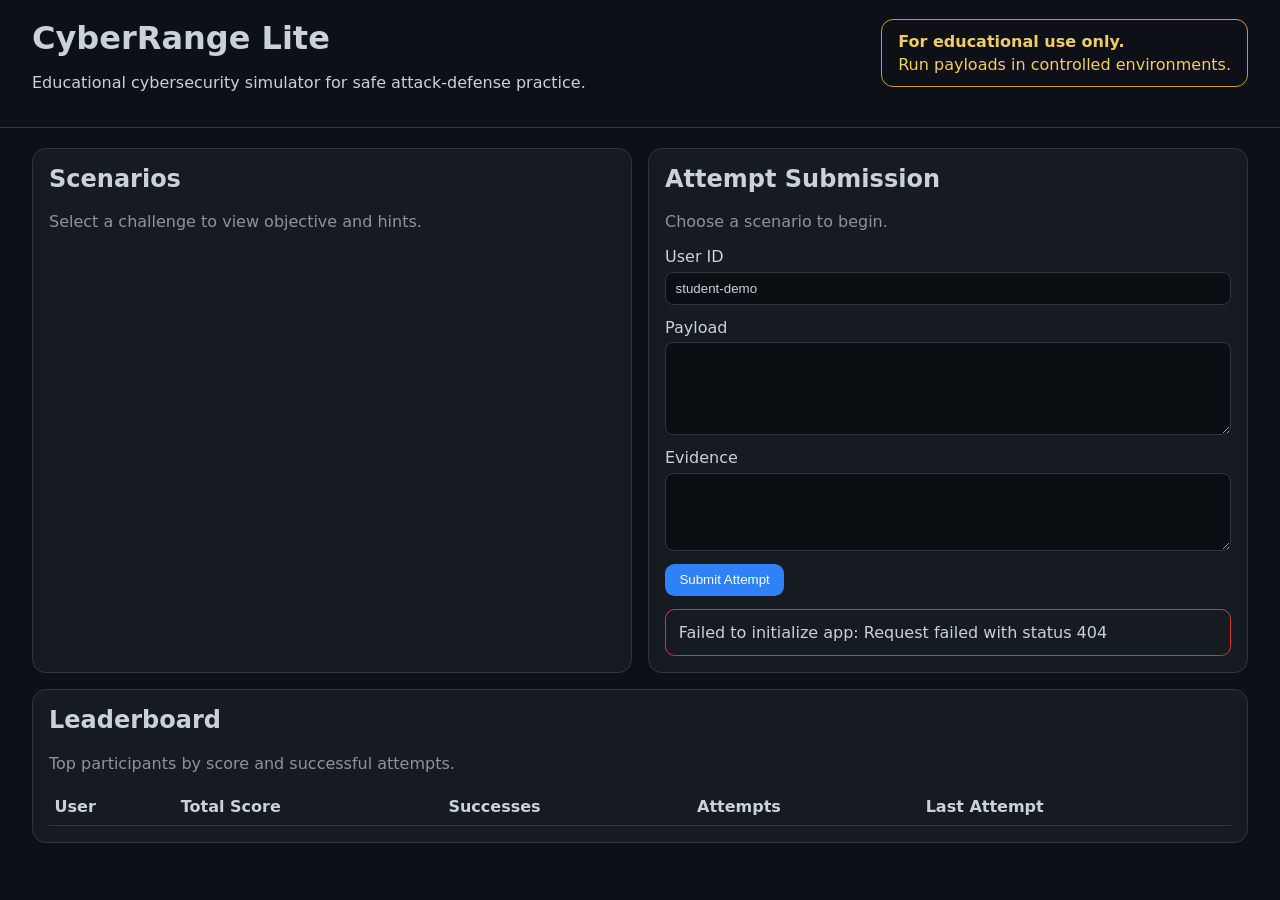
==== frontend/index.html @ 0d557baf "Build CyberRange Lite MVP with FastAPI UI scoring Co-authored-by: SaiThirmal <SaiThirmal@users.norep" ====
<!doctype html>
<html lang="en">
  <head>
    <meta charset="UTF-8" />
    <meta name="viewport" content="width=device-width, initial-scale=1.0" />
    <title>CyberRange Lite</title>
    <link rel="stylesheet" href="./style.css" />
  </head>
  <body>
    <header class="hero">
      <div>
        <h1>CyberRange Lite</h1>
        <p>Educational cybersecurity simulator for safe attack-defense practice.</p>
      </div>
      <div class="warning">
        <strong>For educational use only.</strong>
        <span>Run payloads in controlled environments.</span>
      </div>
    </header>

    <main class="grid">
      <section class="card">
        <h2>Scenarios</h2>
        <p class="muted">Select a challenge to view objective and hints.</p>
        <div id="scenario-list" class="list"></div>
      </section>

      <section class="card">
        <h2>Attempt Submission</h2>
        <div id="scenario-detail" class="detail">
          <p class="muted">Choose a scenario to begin.</p>
        </div>
        <form id="attempt-form">
          <label>
            User ID
            <input id="user-id" name="user-id" value="student-demo" minlength="2" maxlength="40" />
          </label>
          <label>
            Payload
            <textarea id="payload" name="payload" rows="5" required></textarea>
          </label>
          <label>
            Evidence
            <textarea id="evidence" name="evidence" rows="4"></textarea>
          </label>
          <button type="submit">Submit Attempt</button>
        </form>
        <div id="result" class="result"></div>
      </section>

      <section class="card full">
        <h2>Leaderboard</h2>
        <p class="muted">Top participants by score and successful attempts.</p>
        <table>
          <thead>
            <tr>
              <th>User</th>
              <th>Total Score</th>
              <th>Successes</th>
              <th>Attempts</th>
              <th>Last Attempt</th>
            </tr>
          </thead>
          <tbody id="leaderboard-body"></tbody>
        </table>
      </section>
    </main>

    <script src="./app.js" type="module"></script>
  </body>
  </html>
---- frontend/style.css ----
:root {
  color-scheme: dark;
  font-family: Inter, system-ui, -apple-system, Segoe UI, Roboto, sans-serif;
  --bg: #0d1117;
  --card: #161b22;
  --line: #30363d;
  --text: #c9d1d9;
  --muted: #8b949e;
  --accent: #2f81f7;
  --pass: #238636;
  --fail: #da3633;
}

* {
  box-sizing: border-box;
}

body {
  margin: 0;
  background: var(--bg);
  color: var(--text);
}

.hero {
  display: flex;
  justify-content: space-between;
  align-items: start;
  gap: 1rem;
  padding: 1.2rem 2rem;
  border-bottom: 1px solid var(--line);
}

.hero h1 {
  margin: 0;
}

.warning {
  border: 1px solid #d29922;
  border-radius: 0.75rem;
  padding: 0.75rem 1rem;
  display: flex;
  flex-direction: column;
  gap: 0.25rem;
  color: #f2cc60;
}

.grid {
  display: grid;
  grid-template-columns: repeat(2, minmax(0, 1fr));
  gap: 1rem;
  padding: 1.2rem 2rem;
}

.card {
  background: var(--card);
  border: 1px solid var(--line);
  border-radius: 0.85rem;
  padding: 1rem;
}

.card.full {
  grid-column: 1 / span 2;
}

h2 {
  margin-top: 0;
}

.muted {
  color: var(--muted);
}

.list {
  display: flex;
  flex-direction: column;
  gap: 0.7rem;
}

.scenario-item {
  border: 1px solid var(--line);
  border-radius: 0.6rem;
  padding: 0.75rem;
}

.scenario-item button {
  margin-top: 0.6rem;
}

label {
  display: flex;
  flex-direction: column;
  gap: 0.35rem;
  margin-top: 0.8rem;
}

textarea,
input {
  background: #0b0f14;
  color: var(--text);
  border: 1px solid var(--line);
  border-radius: 0.5rem;
  padding: 0.5rem 0.6rem;
  width: 100%;
}

button {
  background: var(--accent);
  color: #fff;
  border: none;
  border-radius: 0.6rem;
  padding: 0.55rem 0.9rem;
  margin-top: 0.8rem;
  cursor: pointer;
}

button:hover {
  filter: brightness(1.1);
}

table {
  width: 100%;
  border-collapse: collapse;
}

th,
td {
  border-bottom: 1px solid var(--line);
  padding: 0.55rem 0.35rem;
  text-align: left;
}

.result {
  margin-top: 0.8rem;
  border: 1px solid var(--line);
  border-radius: 0.6rem;
  padding: 0.8rem;
  min-height: 2.5rem;
}

.result.pass {
  border-color: var(--pass);
}

.result.fail {
  border-color: var(--fail);
}

@media (max-width: 900px) {
  .grid {
    grid-template-columns: 1fr;
    padding: 1rem;
  }

  .card.full {
    grid-column: 1;
  }

  .hero {
    padding: 1rem;
    flex-direction: column;
  }
}
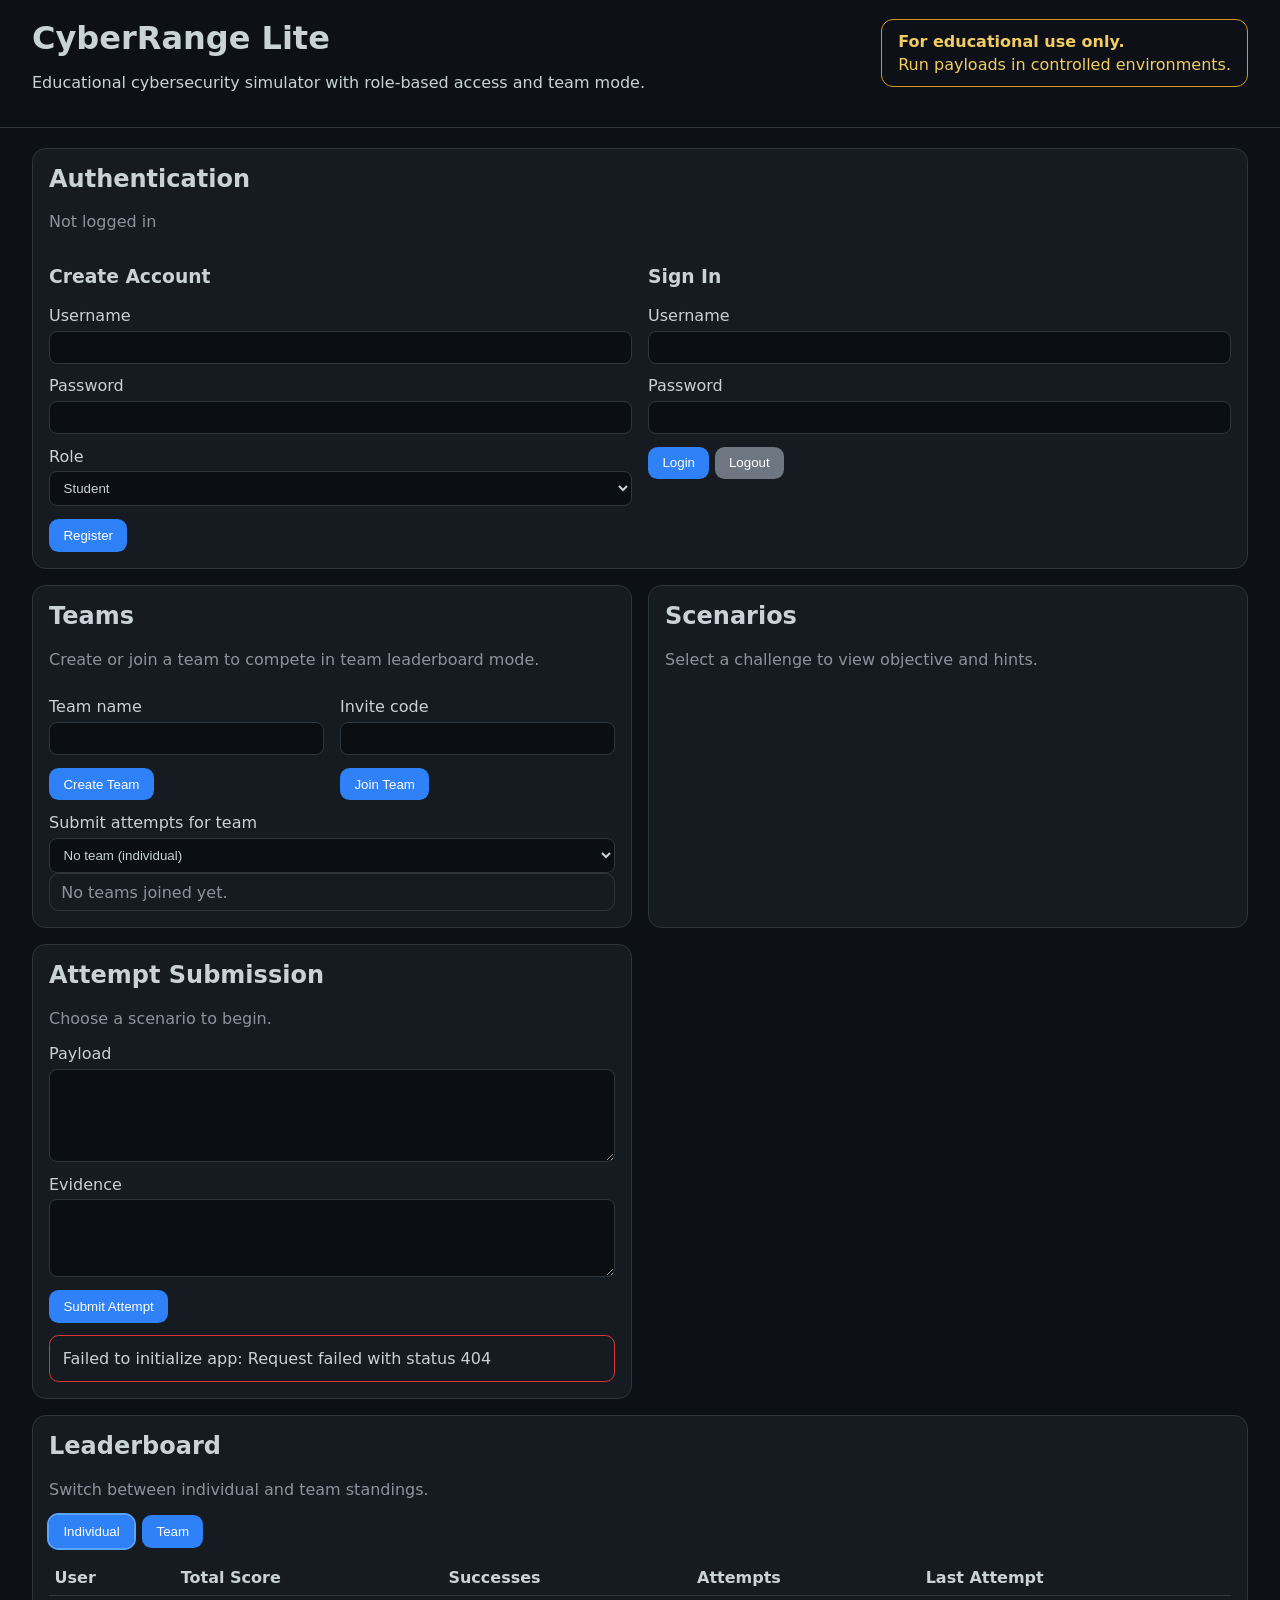
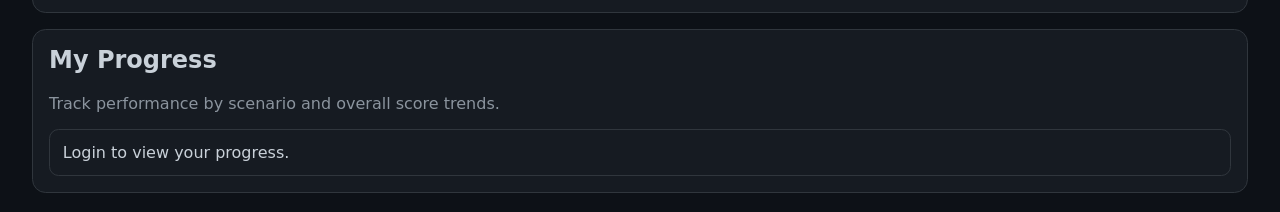
==== commit e128129f: "Implement Phase 2 auth roles teams and Docker support Co-authored-by: SaiThirmal <SaiThirmal@users.n" ====
--- a/frontend/index.html
+++ b/frontend/index.html
@@ -10,7 +10,7 @@
     <header class="hero">
       <div>
         <h1>CyberRange Lite</h1>
-        <p>Educational cybersecurity simulator for safe attack-defense practice.</p>
+        <p>Educational cybersecurity simulator with role-based access and team mode.</p>
       </div>
       <div class="warning">
         <strong>For educational use only.</strong>
@@ -19,6 +19,73 @@
     </header>
 
     <main class="grid">
+      <section class="card auth">
+        <h2>Authentication</h2>
+        <p id="auth-state" class="muted">Not logged in</p>
+        <div class="auth-grid">
+          <form id="register-form">
+            <h3>Create Account</h3>
+            <label>
+              Username
+              <input id="register-username" minlength="3" maxlength="40" required />
+            </label>
+            <label>
+              Password
+              <input id="register-password" type="password" minlength="8" maxlength="100" required />
+            </label>
+            <label>
+              Role
+              <select id="register-role">
+                <option value="student" selected>Student</option>
+                <option value="instructor">Instructor</option>
+              </select>
+            </label>
+            <button type="submit">Register</button>
+          </form>
+          <form id="login-form">
+            <h3>Sign In</h3>
+            <label>
+              Username
+              <input id="login-username" minlength="3" maxlength="40" required />
+            </label>
+            <label>
+              Password
+              <input id="login-password" type="password" minlength="8" maxlength="100" required />
+            </label>
+            <button type="submit">Login</button>
+            <button id="logout-btn" type="button" class="secondary">Logout</button>
+          </form>
+        </div>
+      </section>
+
+      <section class="card">
+        <h2>Teams</h2>
+        <p class="muted">Create or join a team to compete in team leaderboard mode.</p>
+        <div class="auth-grid">
+          <form id="create-team-form">
+            <label>
+              Team name
+              <input id="team-name" minlength="3" maxlength="60" required />
+            </label>
+            <button type="submit">Create Team</button>
+          </form>
+          <form id="join-team-form">
+            <label>
+              Invite code
+              <input id="team-invite" minlength="6" maxlength="32" required />
+            </label>
+            <button type="submit">Join Team</button>
+          </form>
+        </div>
+        <label>
+          Submit attempts for team
+          <select id="team-select">
+            <option value="">No team (individual)</option>
+          </select>
+        </label>
+        <div id="teams-list" class="list compact"></div>
+      </section>
+
       <section class="card">
         <h2>Scenarios</h2>
         <p class="muted">Select a challenge to view objective and hints.</p>
@@ -31,10 +98,6 @@
           <p class="muted">Choose a scenario to begin.</p>
         </div>
         <form id="attempt-form">
-          <label>
-            User ID
-            <input id="user-id" name="user-id" value="student-demo" minlength="2" maxlength="40" />
-          </label>
           <label>
             Payload
             <textarea id="payload" name="payload" rows="5" required></textarea>
@@ -50,10 +113,14 @@
 
       <section class="card full">
         <h2>Leaderboard</h2>
-        <p class="muted">Top participants by score and successful attempts.</p>
+        <p class="muted">Switch between individual and team standings.</p>
+        <div class="tab-row">
+          <button id="individual-tab" class="tab active" type="button">Individual</button>
+          <button id="team-tab" class="tab" type="button">Team</button>
+        </div>
         <table>
           <thead>
-            <tr>
+            <tr id="leaderboard-header">
               <th>User</th>
               <th>Total Score</th>
               <th>Successes</th>
@@ -64,8 +131,14 @@
           <tbody id="leaderboard-body"></tbody>
         </table>
       </section>
+
+      <section class="card full">
+        <h2>My Progress</h2>
+        <p class="muted">Track performance by scenario and overall score trends.</p>
+        <div id="progress-box" class="result">Login to view your progress.</div>
+      </section>
     </main>
 
     <script src="./app.js" type="module"></script>
   </body>
-  </html>
+</html>
--- a/frontend/style.css
+++ b/frontend/style.css
@@ -62,10 +62,20 @@
   grid-column: 1 / span 2;
 }
 
+.card.auth {
+  grid-column: 1 / span 2;
+}
+
 h2 {
   margin-top: 0;
 }
 
+.auth-grid {
+  display: grid;
+  grid-template-columns: repeat(2, minmax(0, 1fr));
+  gap: 1rem;
+}
+
 .muted {
   color: var(--muted);
 }
@@ -82,8 +92,21 @@
   padding: 0.75rem;
 }
 
+.list.compact .scenario-item {
+  padding: 0.55rem 0.7rem;
+}
+
 .scenario-item button {
   margin-top: 0.6rem;
+}
+
+select {
+  background: #0b0f14;
+  color: var(--text);
+  border: 1px solid var(--line);
+  border-radius: 0.5rem;
+  padding: 0.5rem 0.6rem;
+  width: 100%;
 }
 
 label {
@@ -113,6 +136,24 @@
   cursor: pointer;
 }
 
+button.secondary {
+  background: #6e7681;
+}
+
+.tab-row {
+  display: flex;
+  gap: 0.5rem;
+  margin-bottom: 0.7rem;
+}
+
+.tab {
+  margin-top: 0;
+}
+
+.tab.active {
+  outline: 2px solid #58a6ff;
+}
+
 button:hover {
   filter: brightness(1.1);
 }
@@ -151,7 +192,15 @@
     padding: 1rem;
   }
 
+  .auth-grid {
+    grid-template-columns: 1fr;
+  }
+
   .card.full {
+    grid-column: 1;
+  }
+
+  .card.auth {
     grid-column: 1;
   }
 
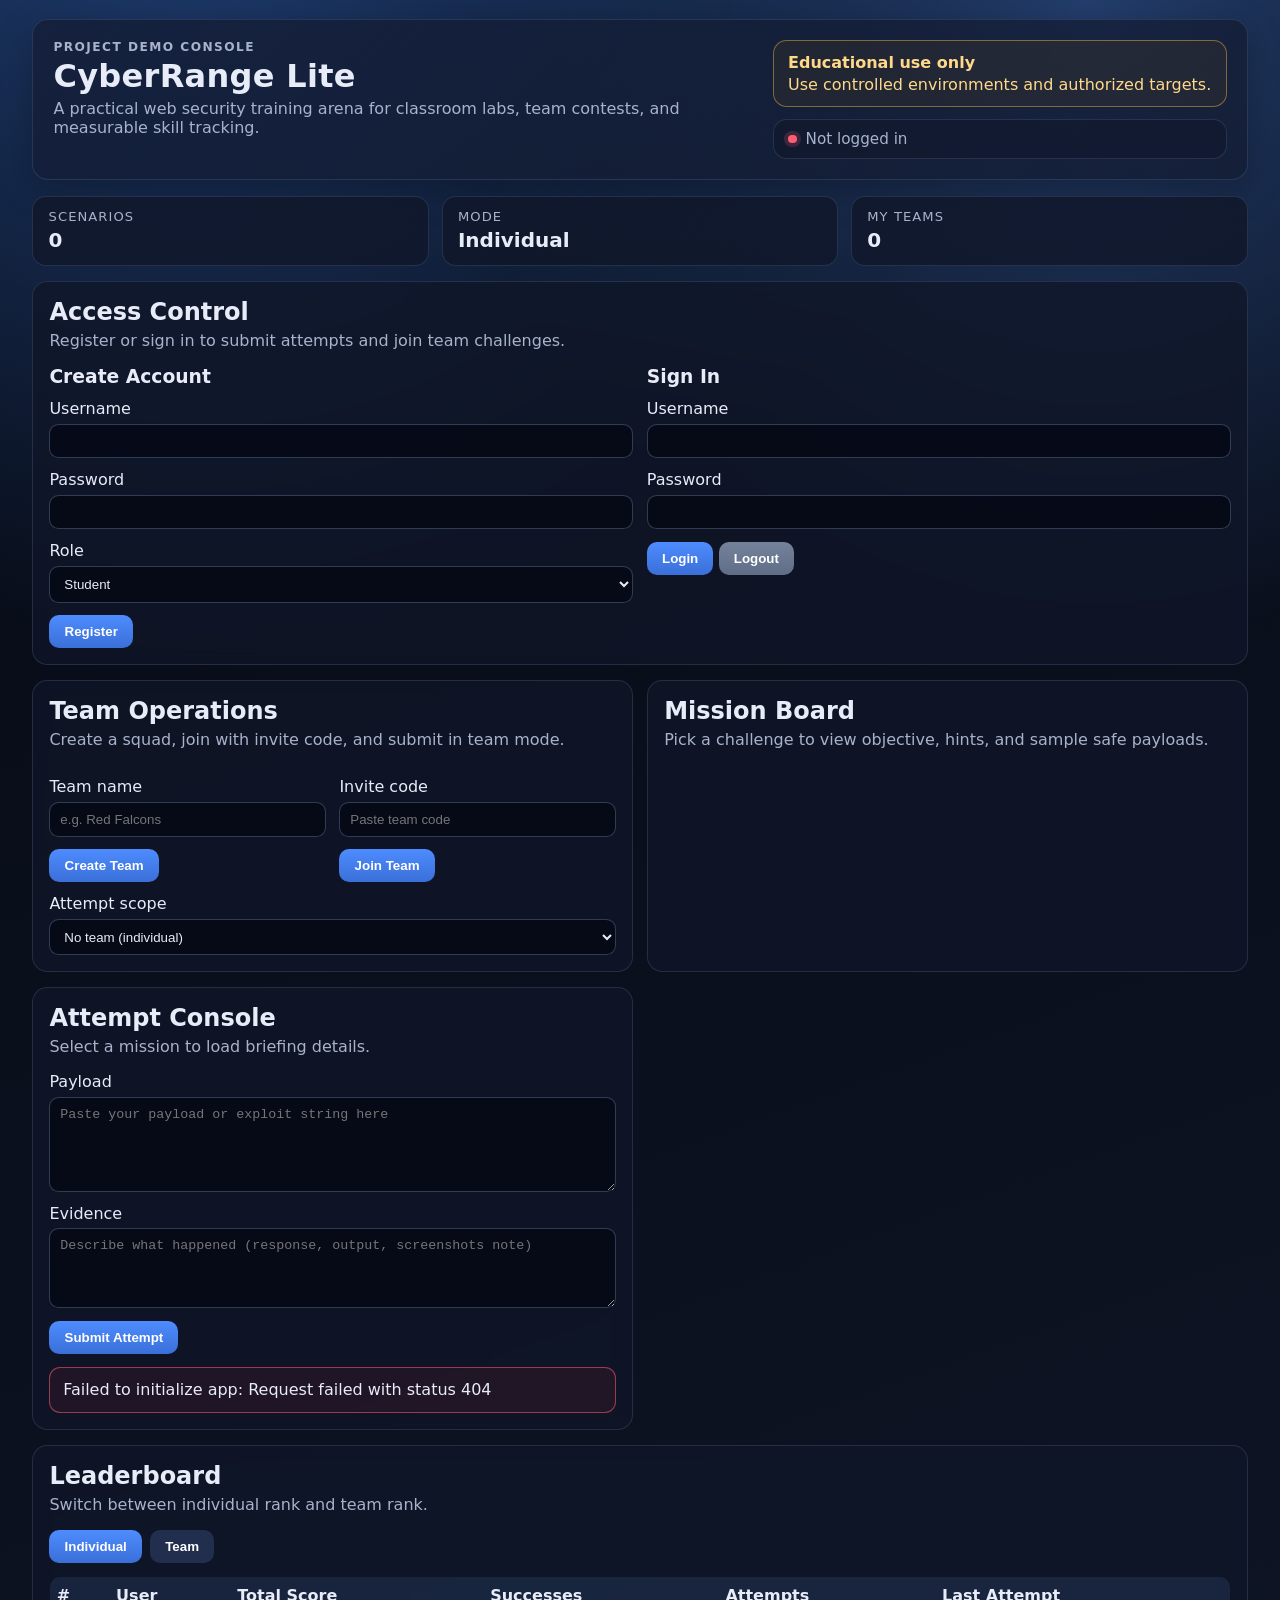
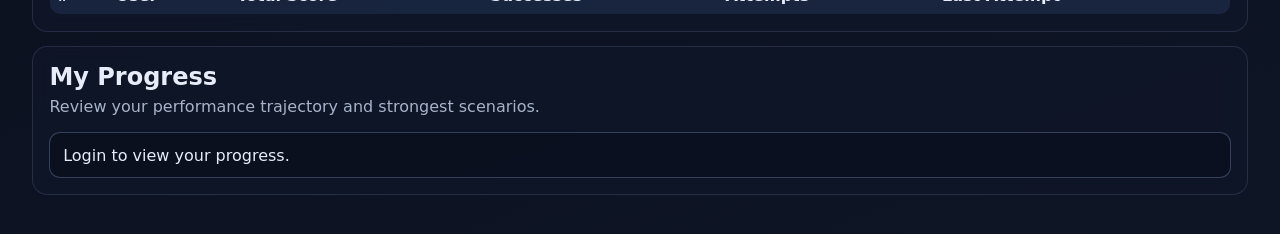
==== commit aa918c7f: "Polish frontend UI and UX for production-grade demo Co-authored-by: SaiThirmal <SaiThirmal@users.nor" ====
--- a/frontend/index.html
+++ b/frontend/index.html
@@ -7,137 +7,178 @@
     <link rel="stylesheet" href="./style.css" />
   </head>
   <body>
-    <header class="hero">
-      <div>
-        <h1>CyberRange Lite</h1>
-        <p>Educational cybersecurity simulator with role-based access and team mode.</p>
-      </div>
-      <div class="warning">
-        <strong>For educational use only.</strong>
-        <span>Run payloads in controlled environments.</span>
-      </div>
-    </header>
+    <div class="app-shell">
+      <header class="hero">
+        <div class="hero-copy">
+          <p class="eyebrow">Project Demo Console</p>
+          <h1>CyberRange Lite</h1>
+          <p>
+            A practical web security training arena for classroom labs, team contests, and measurable
+            skill tracking.
+          </p>
+        </div>
+        <div class="hero-aside">
+          <div class="warning">
+            <strong>Educational use only</strong>
+            <span>Use controlled environments and authorized targets.</span>
+          </div>
+          <div class="health">
+            <span class="dot"></span>
+            <span id="auth-state">Not logged in</span>
+          </div>
+        </div>
+      </header>
 
-    <main class="grid">
-      <section class="card auth">
-        <h2>Authentication</h2>
-        <p id="auth-state" class="muted">Not logged in</p>
-        <div class="auth-grid">
-          <form id="register-form">
-            <h3>Create Account</h3>
-            <label>
-              Username
-              <input id="register-username" minlength="3" maxlength="40" required />
-            </label>
-            <label>
-              Password
-              <input id="register-password" type="password" minlength="8" maxlength="100" required />
-            </label>
-            <label>
-              Role
-              <select id="register-role">
-                <option value="student" selected>Student</option>
-                <option value="instructor">Instructor</option>
-              </select>
-            </label>
-            <button type="submit">Register</button>
-          </form>
-          <form id="login-form">
-            <h3>Sign In</h3>
-            <label>
-              Username
-              <input id="login-username" minlength="3" maxlength="40" required />
-            </label>
-            <label>
-              Password
-              <input id="login-password" type="password" minlength="8" maxlength="100" required />
-            </label>
-            <button type="submit">Login</button>
-            <button id="logout-btn" type="button" class="secondary">Logout</button>
-          </form>
+      <section class="stats">
+        <div class="stat-card">
+          <span class="stat-label">Scenarios</span>
+          <strong id="stat-scenarios">0</strong>
+        </div>
+        <div class="stat-card">
+          <span class="stat-label">Mode</span>
+          <strong id="stat-mode">Individual</strong>
+        </div>
+        <div class="stat-card">
+          <span class="stat-label">My Teams</span>
+          <strong id="stat-teams">0</strong>
         </div>
       </section>
 
-      <section class="card">
-        <h2>Teams</h2>
-        <p class="muted">Create or join a team to compete in team leaderboard mode.</p>
-        <div class="auth-grid">
-          <form id="create-team-form">
+      <main class="grid">
+        <section class="card auth">
+          <h2>Access Control</h2>
+          <p class="muted">Register or sign in to submit attempts and join team challenges.</p>
+          <div class="auth-grid">
+            <form id="register-form">
+              <h3>Create Account</h3>
+              <label>
+                Username
+                <input id="register-username" minlength="3" maxlength="40" required />
+              </label>
+              <label>
+                Password
+                <input id="register-password" type="password" minlength="8" maxlength="100" required />
+              </label>
+              <label>
+                Role
+                <select id="register-role">
+                  <option value="student" selected>Student</option>
+                  <option value="instructor">Instructor</option>
+                </select>
+              </label>
+              <button type="submit">Register</button>
+            </form>
+            <form id="login-form">
+              <h3>Sign In</h3>
+              <label>
+                Username
+                <input id="login-username" minlength="3" maxlength="40" required />
+              </label>
+              <label>
+                Password
+                <input id="login-password" type="password" minlength="8" maxlength="100" required />
+              </label>
+              <button type="submit">Login</button>
+              <button id="logout-btn" type="button" class="secondary">Logout</button>
+            </form>
+          </div>
+        </section>
+
+        <section class="card">
+          <h2>Team Operations</h2>
+          <p class="muted">Create a squad, join with invite code, and submit in team mode.</p>
+          <div class="auth-grid">
+            <form id="create-team-form">
+              <label>
+                Team name
+                <input id="team-name" minlength="3" maxlength="60" required placeholder="e.g. Red Falcons" />
+              </label>
+              <button type="submit">Create Team</button>
+            </form>
+            <form id="join-team-form">
+              <label>
+                Invite code
+                <input id="team-invite" minlength="6" maxlength="32" required placeholder="Paste team code" />
+              </label>
+              <button type="submit">Join Team</button>
+            </form>
+          </div>
+          <label>
+            Attempt scope
+            <select id="team-select">
+              <option value="">No team (individual)</option>
+            </select>
+          </label>
+          <div id="teams-list" class="list compact"></div>
+        </section>
+
+        <section class="card">
+          <h2>Mission Board</h2>
+          <p class="muted">Pick a challenge to view objective, hints, and sample safe payloads.</p>
+          <div id="scenario-list" class="list"></div>
+        </section>
+
+        <section class="card">
+          <h2>Attempt Console</h2>
+          <div id="scenario-detail" class="detail">
+            <p class="muted">Select a mission to load briefing details.</p>
+          </div>
+          <form id="attempt-form">
             <label>
-              Team name
-              <input id="team-name" minlength="3" maxlength="60" required />
+              Payload
+              <textarea
+                id="payload"
+                name="payload"
+                rows="5"
+                required
+                placeholder="Paste your payload or exploit string here"
+              ></textarea>
             </label>
-            <button type="submit">Create Team</button>
+            <label>
+              Evidence
+              <textarea
+                id="evidence"
+                name="evidence"
+                rows="4"
+                placeholder="Describe what happened (response, output, screenshots note)"
+              ></textarea>
+            </label>
+            <button type="submit">Submit Attempt</button>
           </form>
-          <form id="join-team-form">
-            <label>
-              Invite code
-              <input id="team-invite" minlength="6" maxlength="32" required />
-            </label>
-            <button type="submit">Join Team</button>
-          </form>
-        </div>
-        <label>
-          Submit attempts for team
-          <select id="team-select">
-            <option value="">No team (individual)</option>
-          </select>
-        </label>
-        <div id="teams-list" class="list compact"></div>
-      </section>
+          <div id="result" class="result"></div>
+        </section>
 
-      <section class="card">
-        <h2>Scenarios</h2>
-        <p class="muted">Select a challenge to view objective and hints.</p>
-        <div id="scenario-list" class="list"></div>
-      </section>
+        <section class="card full">
+          <h2>Leaderboard</h2>
+          <p class="muted">Switch between individual rank and team rank.</p>
+          <div class="tab-row">
+            <button id="individual-tab" class="tab active" type="button">Individual</button>
+            <button id="team-tab" class="tab" type="button">Team</button>
+          </div>
+          <table>
+            <thead>
+              <tr id="leaderboard-header">
+                <th>#</th>
+                <th>User</th>
+                <th>Total Score</th>
+                <th>Successes</th>
+                <th>Attempts</th>
+                <th>Last Attempt</th>
+              </tr>
+            </thead>
+            <tbody id="leaderboard-body"></tbody>
+          </table>
+        </section>
 
-      <section class="card">
-        <h2>Attempt Submission</h2>
-        <div id="scenario-detail" class="detail">
-          <p class="muted">Choose a scenario to begin.</p>
-        </div>
-        <form id="attempt-form">
-          <label>
-            Payload
-            <textarea id="payload" name="payload" rows="5" required></textarea>
-          </label>
-          <label>
-            Evidence
-            <textarea id="evidence" name="evidence" rows="4"></textarea>
-          </label>
-          <button type="submit">Submit Attempt</button>
-        </form>
-        <div id="result" class="result"></div>
-      </section>
+        <section class="card full">
+          <h2>My Progress</h2>
+          <p class="muted">Review your performance trajectory and strongest scenarios.</p>
+          <div id="progress-box" class="result">Login to view your progress.</div>
+        </section>
+      </main>
+    </div>
 
-      <section class="card full">
-        <h2>Leaderboard</h2>
-        <p class="muted">Switch between individual and team standings.</p>
-        <div class="tab-row">
-          <button id="individual-tab" class="tab active" type="button">Individual</button>
-          <button id="team-tab" class="tab" type="button">Team</button>
-        </div>
-        <table>
-          <thead>
-            <tr id="leaderboard-header">
-              <th>User</th>
-              <th>Total Score</th>
-              <th>Successes</th>
-              <th>Attempts</th>
-              <th>Last Attempt</th>
-            </tr>
-          </thead>
-          <tbody id="leaderboard-body"></tbody>
-        </table>
-      </section>
-
-      <section class="card full">
-        <h2>My Progress</h2>
-        <p class="muted">Track performance by scenario and overall score trends.</p>
-        <div id="progress-box" class="result">Login to view your progress.</div>
-      </section>
-    </main>
+    <div id="toast" class="toast" role="status" aria-live="polite"></div>
 
     <script src="./app.js" type="module"></script>
   </body>
--- a/frontend/style.css
+++ b/frontend/style.css
@@ -1,14 +1,17 @@
 :root {
   color-scheme: dark;
   font-family: Inter, system-ui, -apple-system, Segoe UI, Roboto, sans-serif;
-  --bg: #0d1117;
-  --card: #161b22;
-  --line: #30363d;
-  --text: #c9d1d9;
-  --muted: #8b949e;
-  --accent: #2f81f7;
-  --pass: #238636;
-  --fail: #da3633;
+  --bg-a: #060a14;
+  --bg-b: #0e1525;
+  --card: rgba(16, 22, 40, 0.78);
+  --line: rgba(119, 136, 181, 0.22);
+  --text: #e8ecf8;
+  --muted: #a8b3cb;
+  --accent: #4e8cff;
+  --accent-soft: rgba(78, 140, 255, 0.2);
+  --pass: #2ec27e;
+  --fail: #ff5d73;
+  --warn: #f7ba3e;
 }
 
 * {
@@ -17,195 +20,336 @@
 
 body {
   margin: 0;
-  background: var(--bg);
+  background:
+    radial-gradient(circle at 15% -10%, #21427a 0%, transparent 36%),
+    radial-gradient(circle at 85% 0%, #233e6d 0%, transparent 30%),
+    linear-gradient(160deg, var(--bg-a), var(--bg-b));
   color: var(--text);
+  min-height: 100vh;
+}
+
+.app-shell {
+  max-width: 1260px;
+  margin: 0 auto;
+  padding: 1.2rem 1.4rem 2.4rem;
 }
 
 .hero {
   display: flex;
   justify-content: space-between;
-  align-items: start;
+  align-items: flex-start;
   gap: 1rem;
-  padding: 1.2rem 2rem;
-  border-bottom: 1px solid var(--line);
-}
-
-.hero h1 {
+  padding: 1.25rem;
+  border: 1px solid var(--line);
+  border-radius: 1rem;
+  background: linear-gradient(135deg, rgba(20, 31, 57, 0.88), rgba(18, 24, 44, 0.65));
+  box-shadow: 0 10px 35px rgba(0, 0, 0, 0.25);
+}
+
+.hero-copy h1 {
+  margin: 0.2rem 0;
+  letter-spacing: 0.3px;
+}
+
+.hero-copy p {
   margin: 0;
+  max-width: 640px;
+  color: var(--muted);
+}
+
+.eyebrow {
+  margin: 0;
+  color: #8fb4ff;
+  letter-spacing: 0.12em;
+  text-transform: uppercase;
+  font-size: 0.76rem;
+  font-weight: 700;
+}
+
+.hero-aside {
+  min-width: 280px;
+  display: flex;
+  flex-direction: column;
+  gap: 0.7rem;
 }
 
 .warning {
-  border: 1px solid #d29922;
-  border-radius: 0.75rem;
-  padding: 0.75rem 1rem;
+  border: 1px solid rgba(247, 186, 62, 0.45);
+  border-radius: 0.85rem;
+  padding: 0.75rem 0.9rem;
+  display: flex;
+  flex-direction: column;
+  gap: 0.2rem;
+  color: #ffd88a;
+  background: rgba(107, 75, 20, 0.16);
+}
+
+.health {
+  border: 1px solid var(--line);
+  border-radius: 0.85rem;
+  padding: 0.65rem 0.9rem;
+  display: flex;
+  gap: 0.55rem;
+  align-items: center;
+  color: var(--muted);
+  font-size: 0.95rem;
+  background: rgba(15, 23, 40, 0.55);
+}
+
+.dot {
+  width: 0.55rem;
+  height: 0.55rem;
+  border-radius: 999px;
+  background: var(--fail);
+  box-shadow: 0 0 0 4px rgba(255, 93, 115, 0.18);
+}
+
+.dot.ok {
+  background: var(--pass);
+  box-shadow: 0 0 0 4px rgba(46, 194, 126, 0.18);
+}
+
+.stats {
+  margin-top: 0.95rem;
+  display: grid;
+  grid-template-columns: repeat(3, minmax(0, 1fr));
+  gap: 0.8rem;
+}
+
+.stat-card {
+  border: 1px solid var(--line);
+  border-radius: 0.85rem;
+  background: var(--card);
+  padding: 0.8rem 0.95rem;
   display: flex;
   flex-direction: column;
   gap: 0.25rem;
-  color: #f2cc60;
+}
+
+.stat-label {
+  color: var(--muted);
+  font-size: 0.82rem;
+  text-transform: uppercase;
+  letter-spacing: 0.08em;
+}
+
+.stat-card strong {
+  font-size: 1.25rem;
 }
 
 .grid {
   display: grid;
   grid-template-columns: repeat(2, minmax(0, 1fr));
-  gap: 1rem;
-  padding: 1.2rem 2rem;
+  gap: 0.9rem;
+  margin-top: 0.9rem;
 }
 
 .card {
   background: var(--card);
+  backdrop-filter: blur(8px);
   border: 1px solid var(--line);
-  border-radius: 0.85rem;
+  border-radius: 0.95rem;
   padding: 1rem;
 }
 
-.card.full {
-  grid-column: 1 / span 2;
-}
-
+.card.full,
 .card.auth {
   grid-column: 1 / span 2;
 }
 
 h2 {
-  margin-top: 0;
+  margin: 0 0 0.35rem;
+}
+
+h3 {
+  margin: 0;
+}
+
+.muted {
+  color: var(--muted);
+  margin-top: 0.1rem;
 }
 
 .auth-grid {
   display: grid;
   grid-template-columns: repeat(2, minmax(0, 1fr));
-  gap: 1rem;
-}
-
-.muted {
-  color: var(--muted);
+  gap: 0.85rem;
 }
 
 .list {
   display: flex;
   flex-direction: column;
-  gap: 0.7rem;
+  gap: 0.65rem;
 }
 
 .scenario-item {
-  border: 1px solid var(--line);
-  border-radius: 0.6rem;
+  border: 1px solid rgba(139, 164, 224, 0.25);
+  border-radius: 0.75rem;
   padding: 0.75rem;
+  background: rgba(20, 30, 52, 0.45);
 }
 
 .list.compact .scenario-item {
-  padding: 0.55rem 0.7rem;
-}
-
-.scenario-item button {
-  margin-top: 0.6rem;
-}
-
-select {
-  background: #0b0f14;
-  color: var(--text);
-  border: 1px solid var(--line);
-  border-radius: 0.5rem;
-  padding: 0.5rem 0.6rem;
-  width: 100%;
-}
-
-label {
-  display: flex;
-  flex-direction: column;
-  gap: 0.35rem;
-  margin-top: 0.8rem;
-}
-
+  padding: 0.6rem 0.72rem;
+}
+
+.scenario-item .meta {
+  display: flex;
+  flex-wrap: wrap;
+  gap: 0.4rem;
+  margin-top: 0.5rem;
+}
+
+.pill {
+  border: 1px solid rgba(143, 180, 255, 0.4);
+  border-radius: 999px;
+  padding: 0.12rem 0.5rem;
+  font-size: 0.74rem;
+  color: #b6d2ff;
+}
+
+select,
 textarea,
 input {
-  background: #0b0f14;
+  background: rgba(6, 11, 23, 0.9);
   color: var(--text);
-  border: 1px solid var(--line);
-  border-radius: 0.5rem;
-  padding: 0.5rem 0.6rem;
+  border: 1px solid rgba(131, 149, 193, 0.35);
+  border-radius: 0.6rem;
+  padding: 0.55rem 0.62rem;
   width: 100%;
 }
 
+textarea:focus,
+input:focus,
+select:focus {
+  outline: none;
+  border-color: #6ea2ff;
+  box-shadow: 0 0 0 3px rgba(78, 140, 255, 0.25);
+}
+
+label {
+  display: flex;
+  flex-direction: column;
+  gap: 0.35rem;
+  margin-top: 0.75rem;
+}
+
 button {
-  background: var(--accent);
-  color: #fff;
+  background: linear-gradient(180deg, #4e8cff, #3a6fd8);
+  color: #ffffff;
   border: none;
-  border-radius: 0.6rem;
-  padding: 0.55rem 0.9rem;
+  border-radius: 0.62rem;
+  padding: 0.56rem 0.95rem;
   margin-top: 0.8rem;
   cursor: pointer;
+  font-weight: 600;
+}
+
+button:hover {
+  filter: brightness(1.08);
 }
 
 button.secondary {
-  background: #6e7681;
+  background: linear-gradient(180deg, #74829c, #606d87);
 }
 
 .tab-row {
   display: flex;
   gap: 0.5rem;
-  margin-bottom: 0.7rem;
+  margin: 0.75rem 0 0.8rem;
 }
 
 .tab {
   margin-top: 0;
+  background: rgba(80, 107, 165, 0.3);
 }
 
 .tab.active {
-  outline: 2px solid #58a6ff;
-}
-
-button:hover {
-  filter: brightness(1.1);
+  background: linear-gradient(180deg, #4e8cff, #3a6fd8);
 }
 
 table {
   width: 100%;
   border-collapse: collapse;
+  border: 1px solid rgba(130, 152, 204, 0.24);
+  border-radius: 0.7rem;
+  overflow: hidden;
 }
 
 th,
 td {
-  border-bottom: 1px solid var(--line);
-  padding: 0.55rem 0.35rem;
+  border-bottom: 1px solid rgba(130, 152, 204, 0.24);
+  padding: 0.56rem 0.4rem;
   text-align: left;
 }
 
+thead {
+  background: rgba(57, 84, 132, 0.26);
+}
+
 .result {
-  margin-top: 0.8rem;
-  border: 1px solid var(--line);
-  border-radius: 0.6rem;
+  margin-top: 0.82rem;
+  border: 1px solid rgba(130, 152, 204, 0.35);
+  border-radius: 0.7rem;
   padding: 0.8rem;
   min-height: 2.5rem;
+  background: rgba(10, 16, 30, 0.62);
 }
 
 .result.pass {
-  border-color: var(--pass);
+  border-color: rgba(46, 194, 126, 0.55);
+  background: rgba(26, 70, 48, 0.25);
 }
 
 .result.fail {
-  border-color: var(--fail);
-}
-
-@media (max-width: 900px) {
+  border-color: rgba(255, 93, 115, 0.55);
+  background: rgba(90, 31, 45, 0.24);
+}
+
+.toast {
+  position: fixed;
+  right: 1rem;
+  bottom: 1rem;
+  padding: 0.62rem 0.85rem;
+  border-radius: 0.65rem;
+  background: rgba(22, 35, 61, 0.95);
+  border: 1px solid rgba(131, 149, 193, 0.45);
+  color: var(--text);
+  opacity: 0;
+  transform: translateY(10px);
+  pointer-events: none;
+  transition: all 220ms ease;
+}
+
+.toast.show {
+  opacity: 1;
+  transform: translateY(0);
+}
+
+@media (max-width: 980px) {
+  .hero {
+    flex-direction: column;
+  }
+
+  .hero-aside {
+    width: 100%;
+    min-width: 0;
+  }
+
   .grid {
     grid-template-columns: 1fr;
-    padding: 1rem;
+  }
+
+  .card.full,
+  .card.auth {
+    grid-column: 1;
   }
 
   .auth-grid {
     grid-template-columns: 1fr;
   }
 
-  .card.full {
-    grid-column: 1;
-  }
-
-  .card.auth {
-    grid-column: 1;
-  }
-
-  .hero {
-    padding: 1rem;
-    flex-direction: column;
-  }
-}
+  .stats {
+    grid-template-columns: 1fr;
+  }
+}
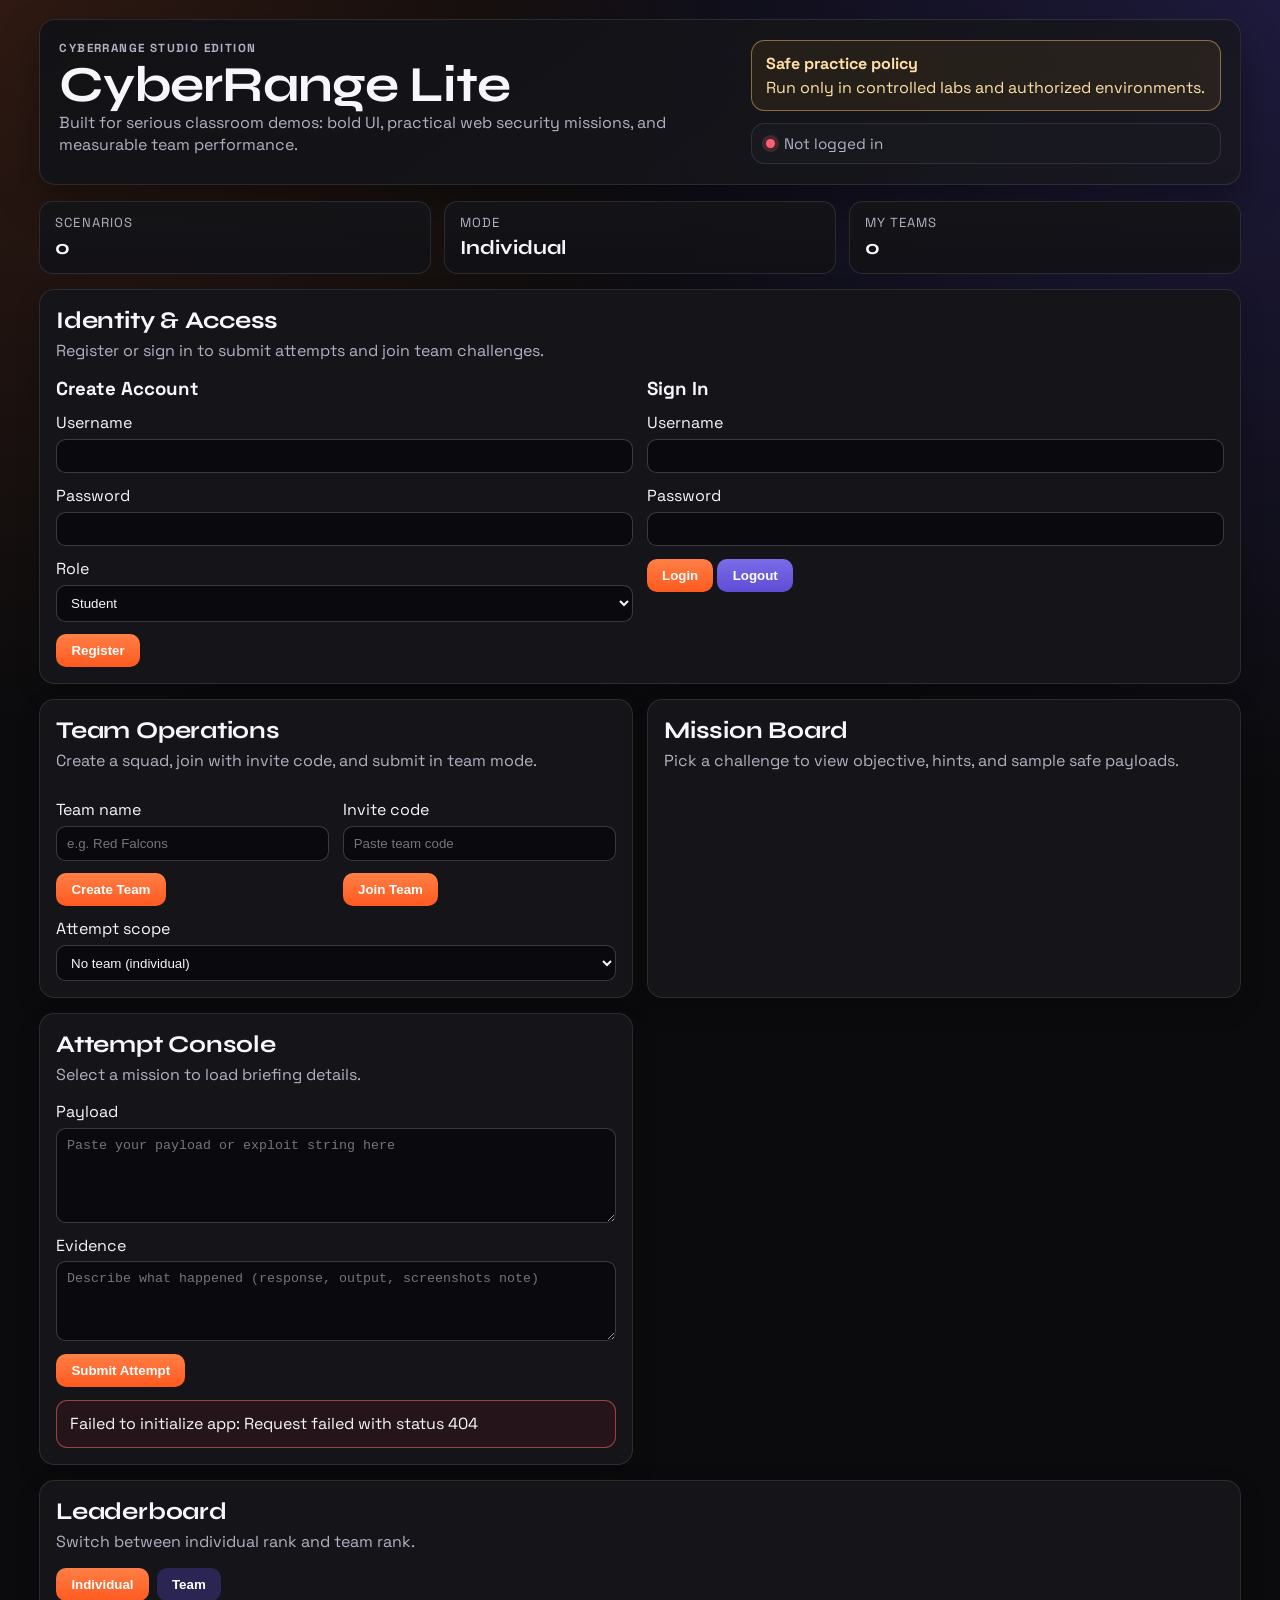
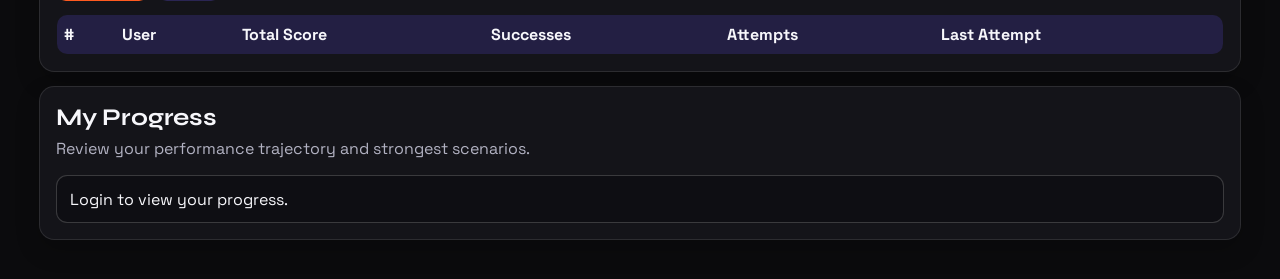
==== commit 0d853536: "Apply studio-style visual redesign for frontend Co-authored-by: SaiThirmal <SaiThirmal@users.noreply" ====
--- a/frontend/index.html
+++ b/frontend/index.html
@@ -4,23 +4,29 @@
     <meta charset="UTF-8" />
     <meta name="viewport" content="width=device-width, initial-scale=1.0" />
     <title>CyberRange Lite</title>
+    <link rel="preconnect" href="https://fonts.googleapis.com" />
+    <link rel="preconnect" href="https://fonts.gstatic.com" crossorigin />
+    <link
+      href="https://fonts.googleapis.com/css2?family=Space+Grotesk:wght@400;500;700&family=Syne:wght@600;700;800&display=swap"
+      rel="stylesheet"
+    />
     <link rel="stylesheet" href="./style.css" />
   </head>
   <body>
     <div class="app-shell">
       <header class="hero">
         <div class="hero-copy">
-          <p class="eyebrow">Project Demo Console</p>
+          <p class="eyebrow">CyberRange Studio Edition</p>
           <h1>CyberRange Lite</h1>
           <p>
-            A practical web security training arena for classroom labs, team contests, and measurable
-            skill tracking.
+            Built for serious classroom demos: bold UI, practical web security missions, and measurable
+            team performance.
           </p>
         </div>
         <div class="hero-aside">
           <div class="warning">
-            <strong>Educational use only</strong>
-            <span>Use controlled environments and authorized targets.</span>
+            <strong>Safe practice policy</strong>
+            <span>Run only in controlled labs and authorized environments.</span>
           </div>
           <div class="health">
             <span class="dot"></span>
@@ -46,7 +52,7 @@
 
       <main class="grid">
         <section class="card auth">
-          <h2>Access Control</h2>
+          <h2>Identity & Access</h2>
           <p class="muted">Register or sign in to submit attempts and join team challenges.</p>
           <div class="auth-grid">
             <form id="register-form">
--- a/frontend/style.css
+++ b/frontend/style.css
@@ -1,17 +1,17 @@
 :root {
   color-scheme: dark;
-  font-family: Inter, system-ui, -apple-system, Segoe UI, Roboto, sans-serif;
-  --bg-a: #060a14;
-  --bg-b: #0e1525;
-  --card: rgba(16, 22, 40, 0.78);
-  --line: rgba(119, 136, 181, 0.22);
-  --text: #e8ecf8;
-  --muted: #a8b3cb;
-  --accent: #4e8cff;
-  --accent-soft: rgba(78, 140, 255, 0.2);
-  --pass: #2ec27e;
-  --fail: #ff5d73;
-  --warn: #f7ba3e;
+  font-family: "Space Grotesk", system-ui, -apple-system, Segoe UI, Roboto, sans-serif;
+  --bg: #0b0b0d;
+  --card: #141419;
+  --line: rgba(255, 255, 255, 0.1);
+  --text: #f7f7fb;
+  --muted: #b2b2c2;
+  --accent: #ff6b2e;
+  --accent-2: #6b57ff;
+  --accent-soft: rgba(255, 107, 46, 0.16);
+  --pass: #45d483;
+  --fail: #ff5f72;
+  --warn: #ffcf6e;
 }
 
 * {
@@ -21,17 +21,17 @@
 body {
   margin: 0;
   background:
-    radial-gradient(circle at 15% -10%, #21427a 0%, transparent 36%),
-    radial-gradient(circle at 85% 0%, #233e6d 0%, transparent 30%),
-    linear-gradient(160deg, var(--bg-a), var(--bg-b));
+    radial-gradient(circle at 0% 0%, rgba(255, 107, 46, 0.15), transparent 32%),
+    radial-gradient(circle at 100% 0%, rgba(107, 87, 255, 0.2), transparent 35%),
+    var(--bg);
   color: var(--text);
   min-height: 100vh;
 }
 
 .app-shell {
-  max-width: 1260px;
+  max-width: 1240px;
   margin: 0 auto;
-  padding: 1.2rem 1.4rem 2.4rem;
+  padding: 1.2rem 1.2rem 2.4rem;
 }
 
 .hero {
@@ -39,30 +39,34 @@
   justify-content: space-between;
   align-items: flex-start;
   gap: 1rem;
-  padding: 1.25rem;
+  padding: 1.25rem 1.2rem;
   border: 1px solid var(--line);
   border-radius: 1rem;
-  background: linear-gradient(135deg, rgba(20, 31, 57, 0.88), rgba(18, 24, 44, 0.65));
-  box-shadow: 0 10px 35px rgba(0, 0, 0, 0.25);
+  background: linear-gradient(145deg, rgba(17, 17, 21, 0.96), rgba(24, 24, 30, 0.8));
+  box-shadow: 0 18px 38px rgba(0, 0, 0, 0.35);
 }
 
 .hero-copy h1 {
-  margin: 0.2rem 0;
-  letter-spacing: 0.3px;
+  margin: 0.28rem 0 0.2rem;
+  font-family: "Syne", "Space Grotesk", sans-serif;
+  font-size: clamp(2rem, 5vw, 3.15rem);
+  line-height: 0.95;
+  letter-spacing: -0.02em;
 }
 
 .hero-copy p {
   margin: 0;
-  max-width: 640px;
+  max-width: 620px;
   color: var(--muted);
+  line-height: 1.4;
 }
 
 .eyebrow {
   margin: 0;
-  color: #8fb4ff;
+  color: #ffb18f;
   letter-spacing: 0.12em;
   text-transform: uppercase;
-  font-size: 0.76rem;
+  font-size: 0.73rem;
   font-weight: 700;
 }
 
@@ -74,14 +78,14 @@
 }
 
 .warning {
-  border: 1px solid rgba(247, 186, 62, 0.45);
+  border: 1px solid rgba(255, 207, 110, 0.45);
   border-radius: 0.85rem;
   padding: 0.75rem 0.9rem;
   display: flex;
   flex-direction: column;
   gap: 0.2rem;
-  color: #ffd88a;
-  background: rgba(107, 75, 20, 0.16);
+  color: #ffe0a8;
+  background: rgba(115, 82, 27, 0.18);
 }
 
 .health {
@@ -93,7 +97,7 @@
   align-items: center;
   color: var(--muted);
   font-size: 0.95rem;
-  background: rgba(15, 23, 40, 0.55);
+  background: rgba(26, 26, 33, 0.8);
 }
 
 .dot {
@@ -101,12 +105,12 @@
   height: 0.55rem;
   border-radius: 999px;
   background: var(--fail);
-  box-shadow: 0 0 0 4px rgba(255, 93, 115, 0.18);
+  box-shadow: 0 0 0 4px rgba(255, 95, 114, 0.19);
 }
 
 .dot.ok {
   background: var(--pass);
-  box-shadow: 0 0 0 4px rgba(46, 194, 126, 0.18);
+  box-shadow: 0 0 0 4px rgba(69, 212, 131, 0.2);
 }
 
 .stats {
@@ -119,7 +123,7 @@
 .stat-card {
   border: 1px solid var(--line);
   border-radius: 0.85rem;
-  background: var(--card);
+  background: linear-gradient(180deg, rgba(20, 20, 24, 0.95), rgba(17, 17, 21, 0.9));
   padding: 0.8rem 0.95rem;
   display: flex;
   flex-direction: column;
@@ -135,6 +139,7 @@
 
 .stat-card strong {
   font-size: 1.25rem;
+  font-family: "Syne", "Space Grotesk", sans-serif;
 }
 
 .grid {
@@ -146,10 +151,10 @@
 
 .card {
   background: var(--card);
-  backdrop-filter: blur(8px);
   border: 1px solid var(--line);
   border-radius: 0.95rem;
   padding: 1rem;
+  box-shadow: 0 10px 24px rgba(0, 0, 0, 0.2);
 }
 
 .card.full,
@@ -159,6 +164,8 @@
 
 h2 {
   margin: 0 0 0.35rem;
+  font-family: "Syne", "Space Grotesk", sans-serif;
+  letter-spacing: -0.01em;
 }
 
 h3 {
@@ -183,10 +190,10 @@
 }
 
 .scenario-item {
-  border: 1px solid rgba(139, 164, 224, 0.25);
+  border: 1px solid rgba(255, 255, 255, 0.12);
   border-radius: 0.75rem;
   padding: 0.75rem;
-  background: rgba(20, 30, 52, 0.45);
+  background: linear-gradient(180deg, rgba(22, 22, 28, 0.95), rgba(18, 18, 23, 0.9));
 }
 
 .list.compact .scenario-item {
@@ -201,19 +208,19 @@
 }
 
 .pill {
-  border: 1px solid rgba(143, 180, 255, 0.4);
+  border: 1px solid rgba(255, 255, 255, 0.25);
   border-radius: 999px;
   padding: 0.12rem 0.5rem;
   font-size: 0.74rem;
-  color: #b6d2ff;
+  color: #ebeaf9;
 }
 
 select,
 textarea,
 input {
-  background: rgba(6, 11, 23, 0.9);
+  background: rgba(10, 10, 14, 0.95);
   color: var(--text);
-  border: 1px solid rgba(131, 149, 193, 0.35);
+  border: 1px solid rgba(255, 255, 255, 0.2);
   border-radius: 0.6rem;
   padding: 0.55rem 0.62rem;
   width: 100%;
@@ -223,8 +230,8 @@
 input:focus,
 select:focus {
   outline: none;
-  border-color: #6ea2ff;
-  box-shadow: 0 0 0 3px rgba(78, 140, 255, 0.25);
+  border-color: rgba(255, 107, 46, 0.8);
+  box-shadow: 0 0 0 3px rgba(255, 107, 46, 0.28);
 }
 
 label {
@@ -235,7 +242,7 @@
 }
 
 button {
-  background: linear-gradient(180deg, #4e8cff, #3a6fd8);
+  background: linear-gradient(180deg, #ff7f46, #ff5a1f);
   color: #ffffff;
   border: none;
   border-radius: 0.62rem;
@@ -250,7 +257,7 @@
 }
 
 button.secondary {
-  background: linear-gradient(180deg, #74829c, #606d87);
+  background: linear-gradient(180deg, #7a6de8, #5f4cd5);
 }
 
 .tab-row {
@@ -261,49 +268,49 @@
 
 .tab {
   margin-top: 0;
-  background: rgba(80, 107, 165, 0.3);
+  background: rgba(107, 87, 255, 0.25);
 }
 
 .tab.active {
-  background: linear-gradient(180deg, #4e8cff, #3a6fd8);
+  background: linear-gradient(180deg, #ff7f46, #ff5a1f);
 }
 
 table {
   width: 100%;
   border-collapse: collapse;
-  border: 1px solid rgba(130, 152, 204, 0.24);
+  border: 1px solid rgba(255, 255, 255, 0.12);
   border-radius: 0.7rem;
   overflow: hidden;
 }
 
 th,
 td {
-  border-bottom: 1px solid rgba(130, 152, 204, 0.24);
+  border-bottom: 1px solid rgba(255, 255, 255, 0.1);
   padding: 0.56rem 0.4rem;
   text-align: left;
 }
 
 thead {
-  background: rgba(57, 84, 132, 0.26);
+  background: rgba(107, 87, 255, 0.18);
 }
 
 .result {
   margin-top: 0.82rem;
-  border: 1px solid rgba(130, 152, 204, 0.35);
+  border: 1px solid rgba(255, 255, 255, 0.18);
   border-radius: 0.7rem;
   padding: 0.8rem;
   min-height: 2.5rem;
-  background: rgba(10, 16, 30, 0.62);
+  background: rgba(14, 14, 19, 0.88);
 }
 
 .result.pass {
-  border-color: rgba(46, 194, 126, 0.55);
-  background: rgba(26, 70, 48, 0.25);
+  border-color: rgba(69, 212, 131, 0.55);
+  background: rgba(17, 52, 35, 0.35);
 }
 
 .result.fail {
-  border-color: rgba(255, 93, 115, 0.55);
-  background: rgba(90, 31, 45, 0.24);
+  border-color: rgba(255, 95, 114, 0.55);
+  background: rgba(80, 22, 35, 0.32);
 }
 
 .toast {
@@ -312,8 +319,8 @@
   bottom: 1rem;
   padding: 0.62rem 0.85rem;
   border-radius: 0.65rem;
-  background: rgba(22, 35, 61, 0.95);
-  border: 1px solid rgba(131, 149, 193, 0.45);
+  background: rgba(16, 16, 21, 0.96);
+  border: 1px solid rgba(255, 255, 255, 0.24);
   color: var(--text);
   opacity: 0;
   transform: translateY(10px);
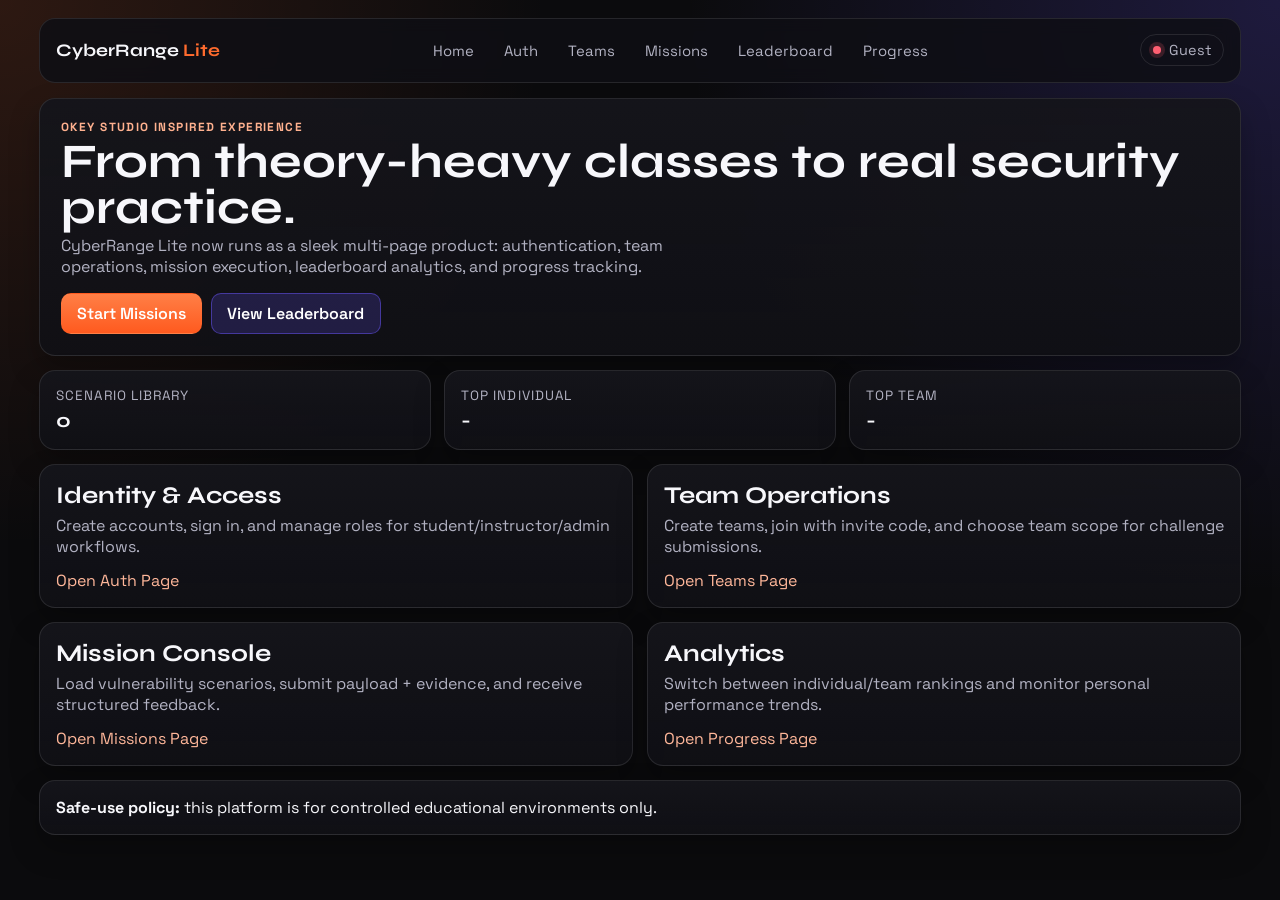
==== commit c317d0dc: "Refactor frontend into slick multi-page studio experience Co-authored-by: SaiThirmal <SaiThirmal@use" ====
--- a/frontend/index.html
+++ b/frontend/index.html
@@ -13,179 +13,83 @@
     <link rel="stylesheet" href="./style.css" />
   </head>
   <body>
-    <div class="app-shell">
-      <header class="hero">
-        <div class="hero-copy">
-          <p class="eyebrow">CyberRange Studio Edition</p>
-          <h1>CyberRange Lite</h1>
-          <p>
-            Built for serious classroom demos: bold UI, practical web security missions, and measurable
-            team performance.
-          </p>
-        </div>
-        <div class="hero-aside">
-          <div class="warning">
-            <strong>Safe practice policy</strong>
-            <span>Run only in controlled labs and authorized environments.</span>
-          </div>
-          <div class="health">
-            <span class="dot"></span>
-            <span id="auth-state">Not logged in</span>
-          </div>
+    <div class="shell">
+      <header class="topbar">
+        <a class="brand" href="./index.html">CyberRange <span>Lite</span></a>
+        <nav class="nav">
+          <a data-nav="index" href="./index.html">Home</a>
+          <a data-nav="auth" href="./auth.html">Auth</a>
+          <a data-nav="teams" href="./teams.html">Teams</a>
+          <a data-nav="missions" href="./missions.html">Missions</a>
+          <a data-nav="leaderboard" href="./leaderboard.html">Leaderboard</a>
+          <a data-nav="progress" href="./progress.html">Progress</a>
+        </nav>
+        <div class="auth-chip">
+          <span id="auth-dot" class="dot"></span>
+          <span id="auth-badge">Guest</span>
         </div>
       </header>
 
-      <section class="stats">
-        <div class="stat-card">
-          <span class="stat-label">Scenarios</span>
-          <strong id="stat-scenarios">0</strong>
-        </div>
-        <div class="stat-card">
-          <span class="stat-label">Mode</span>
-          <strong id="stat-mode">Individual</strong>
-        </div>
-        <div class="stat-card">
-          <span class="stat-label">My Teams</span>
-          <strong id="stat-teams">0</strong>
-        </div>
-      </section>
-
-      <main class="grid">
-        <section class="card auth">
-          <h2>Identity & Access</h2>
-          <p class="muted">Register or sign in to submit attempts and join team challenges.</p>
-          <div class="auth-grid">
-            <form id="register-form">
-              <h3>Create Account</h3>
-              <label>
-                Username
-                <input id="register-username" minlength="3" maxlength="40" required />
-              </label>
-              <label>
-                Password
-                <input id="register-password" type="password" minlength="8" maxlength="100" required />
-              </label>
-              <label>
-                Role
-                <select id="register-role">
-                  <option value="student" selected>Student</option>
-                  <option value="instructor">Instructor</option>
-                </select>
-              </label>
-              <button type="submit">Register</button>
-            </form>
-            <form id="login-form">
-              <h3>Sign In</h3>
-              <label>
-                Username
-                <input id="login-username" minlength="3" maxlength="40" required />
-              </label>
-              <label>
-                Password
-                <input id="login-password" type="password" minlength="8" maxlength="100" required />
-              </label>
-              <button type="submit">Login</button>
-              <button id="logout-btn" type="button" class="secondary">Logout</button>
-            </form>
+      <main class="page">
+        <section class="hero-block">
+          <p class="eyebrow">Okey Studio Inspired Experience</p>
+          <h1>From theory-heavy classes to real security practice.</h1>
+          <p class="lead">
+            CyberRange Lite now runs as a sleek multi-page product: authentication, team operations, mission
+            execution, leaderboard analytics, and progress tracking.
+          </p>
+          <div class="hero-actions">
+            <a class="btn" href="./missions.html">Start Missions</a>
+            <a class="btn ghost" href="./leaderboard.html">View Leaderboard</a>
           </div>
         </section>
 
-        <section class="card">
-          <h2>Team Operations</h2>
-          <p class="muted">Create a squad, join with invite code, and submit in team mode.</p>
-          <div class="auth-grid">
-            <form id="create-team-form">
-              <label>
-                Team name
-                <input id="team-name" minlength="3" maxlength="60" required placeholder="e.g. Red Falcons" />
-              </label>
-              <button type="submit">Create Team</button>
-            </form>
-            <form id="join-team-form">
-              <label>
-                Invite code
-                <input id="team-invite" minlength="6" maxlength="32" required placeholder="Paste team code" />
-              </label>
-              <button type="submit">Join Team</button>
-            </form>
-          </div>
-          <label>
-            Attempt scope
-            <select id="team-select">
-              <option value="">No team (individual)</option>
-            </select>
-          </label>
-          <div id="teams-list" class="list compact"></div>
+        <section class="stats-grid">
+          <article class="card stat">
+            <span>Scenario Library</span>
+            <strong id="stat-scenarios">0</strong>
+          </article>
+          <article class="card stat">
+            <span>Top Individual</span>
+            <strong id="stat-top-user">-</strong>
+          </article>
+          <article class="card stat">
+            <span>Top Team</span>
+            <strong id="stat-top-team">-</strong>
+          </article>
         </section>
 
-        <section class="card">
-          <h2>Mission Board</h2>
-          <p class="muted">Pick a challenge to view objective, hints, and sample safe payloads.</p>
-          <div id="scenario-list" class="list"></div>
+        <section class="feature-grid">
+          <article class="card feature">
+            <h2>Identity & Access</h2>
+            <p>Create accounts, sign in, and manage roles for student/instructor/admin workflows.</p>
+            <a href="./auth.html">Open Auth Page</a>
+          </article>
+          <article class="card feature">
+            <h2>Team Operations</h2>
+            <p>Create teams, join with invite code, and choose team scope for challenge submissions.</p>
+            <a href="./teams.html">Open Teams Page</a>
+          </article>
+          <article class="card feature">
+            <h2>Mission Console</h2>
+            <p>Load vulnerability scenarios, submit payload + evidence, and receive structured feedback.</p>
+            <a href="./missions.html">Open Missions Page</a>
+          </article>
+          <article class="card feature">
+            <h2>Analytics</h2>
+            <p>Switch between individual/team rankings and monitor personal performance trends.</p>
+            <a href="./progress.html">Open Progress Page</a>
+          </article>
         </section>
 
-        <section class="card">
-          <h2>Attempt Console</h2>
-          <div id="scenario-detail" class="detail">
-            <p class="muted">Select a mission to load briefing details.</p>
-          </div>
-          <form id="attempt-form">
-            <label>
-              Payload
-              <textarea
-                id="payload"
-                name="payload"
-                rows="5"
-                required
-                placeholder="Paste your payload or exploit string here"
-              ></textarea>
-            </label>
-            <label>
-              Evidence
-              <textarea
-                id="evidence"
-                name="evidence"
-                rows="4"
-                placeholder="Describe what happened (response, output, screenshots note)"
-              ></textarea>
-            </label>
-            <button type="submit">Submit Attempt</button>
-          </form>
-          <div id="result" class="result"></div>
-        </section>
-
-        <section class="card full">
-          <h2>Leaderboard</h2>
-          <p class="muted">Switch between individual rank and team rank.</p>
-          <div class="tab-row">
-            <button id="individual-tab" class="tab active" type="button">Individual</button>
-            <button id="team-tab" class="tab" type="button">Team</button>
-          </div>
-          <table>
-            <thead>
-              <tr id="leaderboard-header">
-                <th>#</th>
-                <th>User</th>
-                <th>Total Score</th>
-                <th>Successes</th>
-                <th>Attempts</th>
-                <th>Last Attempt</th>
-              </tr>
-            </thead>
-            <tbody id="leaderboard-body"></tbody>
-          </table>
-        </section>
-
-        <section class="card full">
-          <h2>My Progress</h2>
-          <p class="muted">Review your performance trajectory and strongest scenarios.</p>
-          <div id="progress-box" class="result">Login to view your progress.</div>
+        <section class="card notice">
+          <strong>Safe-use policy:</strong> this platform is for controlled educational environments only.
         </section>
       </main>
     </div>
 
     <div id="toast" class="toast" role="status" aria-live="polite"></div>
 
-    <script src="./app.js" type="module"></script>
+    <script src="./js/home.js" type="module"></script>
   </body>
 </html>
--- a/frontend/style.css
+++ b/frontend/style.css
@@ -2,16 +2,15 @@
   color-scheme: dark;
   font-family: "Space Grotesk", system-ui, -apple-system, Segoe UI, Roboto, sans-serif;
   --bg: #0b0b0d;
+  --bg-soft: #101015;
   --card: #141419;
   --line: rgba(255, 255, 255, 0.1);
   --text: #f7f7fb;
   --muted: #b2b2c2;
   --accent: #ff6b2e;
   --accent-2: #6b57ff;
-  --accent-soft: rgba(255, 107, 46, 0.16);
   --pass: #45d483;
   --fail: #ff5f72;
-  --warn: #ffcf6e;
 }
 
 * {
@@ -20,45 +19,124 @@
 
 body {
   margin: 0;
+  min-height: 100vh;
+  color: var(--text);
   background:
-    radial-gradient(circle at 0% 0%, rgba(255, 107, 46, 0.15), transparent 32%),
-    radial-gradient(circle at 100% 0%, rgba(107, 87, 255, 0.2), transparent 35%),
+    radial-gradient(circle at 0% 0%, rgba(255, 107, 46, 0.14), transparent 35%),
+    radial-gradient(circle at 100% 0%, rgba(107, 87, 255, 0.2), transparent 38%),
     var(--bg);
-  color: var(--text);
-  min-height: 100vh;
-}
-
-.app-shell {
+}
+
+a {
+  color: inherit;
+  text-decoration: none;
+}
+
+.shell {
   max-width: 1240px;
   margin: 0 auto;
-  padding: 1.2rem 1.2rem 2.4rem;
-}
-
-.hero {
-  display: flex;
+  padding: 1.1rem 1.2rem 2.3rem;
+}
+
+.topbar {
+  display: flex;
+  align-items: center;
+  gap: 1rem;
   justify-content: space-between;
-  align-items: flex-start;
-  gap: 1rem;
-  padding: 1.25rem 1.2rem;
   border: 1px solid var(--line);
   border-radius: 1rem;
-  background: linear-gradient(145deg, rgba(17, 17, 21, 0.96), rgba(24, 24, 30, 0.8));
-  box-shadow: 0 18px 38px rgba(0, 0, 0, 0.35);
-}
-
-.hero-copy h1 {
-  margin: 0.28rem 0 0.2rem;
+  padding: 0.85rem 1rem;
+  background: rgba(15, 15, 20, 0.86);
+  position: sticky;
+  top: 0.7rem;
+  backdrop-filter: blur(8px);
+  z-index: 20;
+}
+
+.brand {
   font-family: "Syne", "Space Grotesk", sans-serif;
-  font-size: clamp(2rem, 5vw, 3.15rem);
+  font-weight: 700;
+  font-size: 1.1rem;
+  white-space: nowrap;
+}
+
+.brand span {
+  color: var(--accent);
+}
+
+.nav {
+  display: flex;
+  gap: 0.35rem;
+  flex-wrap: wrap;
+}
+
+.nav a {
+  padding: 0.46rem 0.7rem;
+  border-radius: 0.55rem;
+  color: var(--muted);
+  font-size: 0.93rem;
+  border: 1px solid transparent;
+  transition: all 150ms ease;
+}
+
+.nav a:hover {
+  border-color: var(--line);
+  color: var(--text);
+}
+
+.nav a.active {
+  background: linear-gradient(180deg, #ff7f46, #ff5a1f);
+  color: #fff;
+}
+
+.auth-chip {
+  display: flex;
+  gap: 0.45rem;
+  align-items: center;
+  color: var(--muted);
+  font-size: 0.9rem;
+  border: 1px solid var(--line);
+  border-radius: 999px;
+  padding: 0.36rem 0.7rem;
+  white-space: nowrap;
+}
+
+.dot {
+  width: 0.55rem;
+  height: 0.55rem;
+  border-radius: 999px;
+  background: var(--fail);
+  box-shadow: 0 0 0 4px rgba(255, 95, 114, 0.18);
+}
+
+.dot.ok {
+  background: var(--pass);
+  box-shadow: 0 0 0 4px rgba(69, 212, 131, 0.18);
+}
+
+.page {
+  margin-top: 0.95rem;
+  display: grid;
+  gap: 0.85rem;
+}
+
+.hero-block,
+.card {
+  border: 1px solid var(--line);
+  border-radius: 1rem;
+  background: linear-gradient(180deg, rgba(21, 21, 27, 0.96), rgba(16, 16, 21, 0.9));
+  box-shadow: 0 14px 30px rgba(0, 0, 0, 0.26);
+}
+
+.hero-block {
+  padding: 1.3rem;
+}
+
+.hero-block h1 {
+  margin: 0.3rem 0;
+  font-family: "Syne", "Space Grotesk", sans-serif;
   line-height: 0.95;
-  letter-spacing: -0.02em;
-}
-
-.hero-copy p {
-  margin: 0;
-  max-width: 620px;
-  color: var(--muted);
-  line-height: 1.4;
+  font-size: clamp(1.8rem, 5vw, 3rem);
 }
 
 .eyebrow {
@@ -66,121 +144,112 @@
   color: #ffb18f;
   letter-spacing: 0.12em;
   text-transform: uppercase;
-  font-size: 0.73rem;
+  font-size: 0.74rem;
   font-weight: 700;
 }
 
-.hero-aside {
-  min-width: 280px;
+.lead {
+  margin: 0.2rem 0 0;
+  color: var(--muted);
+  max-width: 680px;
+}
+
+.hero-actions {
+  margin-top: 1rem;
+  display: flex;
+  gap: 0.55rem;
+}
+
+.btn {
+  display: inline-flex;
+  align-items: center;
+  justify-content: center;
+  border-radius: 0.62rem;
+  padding: 0.56rem 0.95rem;
+  font-weight: 600;
+  border: 1px solid transparent;
+  background: linear-gradient(180deg, #ff7f46, #ff5a1f);
+  color: #fff;
+}
+
+.btn.ghost {
+  background: rgba(107, 87, 255, 0.2);
+  border-color: rgba(107, 87, 255, 0.48);
+}
+
+.stats-grid {
+  display: grid;
+  gap: 0.8rem;
+  grid-template-columns: repeat(3, minmax(0, 1fr));
+}
+
+.stat {
+  padding: 0.85rem 0.95rem;
   display: flex;
   flex-direction: column;
-  gap: 0.7rem;
-}
-
-.warning {
-  border: 1px solid rgba(255, 207, 110, 0.45);
-  border-radius: 0.85rem;
-  padding: 0.75rem 0.9rem;
-  display: flex;
-  flex-direction: column;
-  gap: 0.2rem;
-  color: #ffe0a8;
-  background: rgba(115, 82, 27, 0.18);
-}
-
-.health {
-  border: 1px solid var(--line);
-  border-radius: 0.85rem;
-  padding: 0.65rem 0.9rem;
-  display: flex;
-  gap: 0.55rem;
-  align-items: center;
-  color: var(--muted);
-  font-size: 0.95rem;
-  background: rgba(26, 26, 33, 0.8);
-}
-
-.dot {
-  width: 0.55rem;
-  height: 0.55rem;
-  border-radius: 999px;
-  background: var(--fail);
-  box-shadow: 0 0 0 4px rgba(255, 95, 114, 0.19);
-}
-
-.dot.ok {
-  background: var(--pass);
-  box-shadow: 0 0 0 4px rgba(69, 212, 131, 0.2);
-}
-
-.stats {
-  margin-top: 0.95rem;
-  display: grid;
-  grid-template-columns: repeat(3, minmax(0, 1fr));
-  gap: 0.8rem;
-}
-
-.stat-card {
-  border: 1px solid var(--line);
-  border-radius: 0.85rem;
-  background: linear-gradient(180deg, rgba(20, 20, 24, 0.95), rgba(17, 17, 21, 0.9));
-  padding: 0.8rem 0.95rem;
-  display: flex;
-  flex-direction: column;
-  gap: 0.25rem;
-}
-
-.stat-label {
-  color: var(--muted);
-  font-size: 0.82rem;
+  gap: 0.28rem;
+}
+
+.stat span {
+  color: var(--muted);
+  font-size: 0.84rem;
   text-transform: uppercase;
   letter-spacing: 0.08em;
 }
 
-.stat-card strong {
+.stat strong {
   font-size: 1.25rem;
   font-family: "Syne", "Space Grotesk", sans-serif;
 }
 
-.grid {
+.feature-grid {
   display: grid;
+  gap: 0.85rem;
   grid-template-columns: repeat(2, minmax(0, 1fr));
-  gap: 0.9rem;
-  margin-top: 0.9rem;
+}
+
+.feature {
+  padding: 1rem;
+}
+
+.feature h2 {
+  margin: 0;
+}
+
+.feature p {
+  margin: 0.35rem 0 0.8rem;
+  color: var(--muted);
+}
+
+.feature a {
+  color: #ffb79a;
+}
+
+.notice {
+  padding: 0.85rem 0.95rem;
+}
+
+.grid-2 {
+  display: grid;
+  gap: 0.85rem;
+  grid-template-columns: repeat(2, minmax(0, 1fr));
 }
 
 .card {
-  background: var(--card);
-  border: 1px solid var(--line);
-  border-radius: 0.95rem;
   padding: 1rem;
-  box-shadow: 0 10px 24px rgba(0, 0, 0, 0.2);
-}
-
-.card.full,
-.card.auth {
+}
+
+.card h2 {
+  margin: 0;
+  font-family: "Syne", "Space Grotesk", sans-serif;
+}
+
+.card p {
+  color: var(--muted);
+}
+
+.card.full {
   grid-column: 1 / span 2;
-}
-
-h2 {
-  margin: 0 0 0.35rem;
-  font-family: "Syne", "Space Grotesk", sans-serif;
-  letter-spacing: -0.01em;
-}
-
-h3 {
-  margin: 0;
-}
-
-.muted {
-  color: var(--muted);
-  margin-top: 0.1rem;
-}
-
-.auth-grid {
-  display: grid;
-  grid-template-columns: repeat(2, minmax(0, 1fr));
-  gap: 0.85rem;
 }
 
 .list {
@@ -189,30 +258,33 @@
   gap: 0.65rem;
 }
 
-.scenario-item {
-  border: 1px solid rgba(255, 255, 255, 0.12);
+.item {
+  border: 1px solid rgba(255, 255, 255, 0.13);
   border-radius: 0.75rem;
-  padding: 0.75rem;
-  background: linear-gradient(180deg, rgba(22, 22, 28, 0.95), rgba(18, 18, 23, 0.9));
-}
-
-.list.compact .scenario-item {
-  padding: 0.6rem 0.72rem;
-}
-
-.scenario-item .meta {
+  padding: 0.72rem;
+  background: rgba(20, 20, 26, 0.9);
+}
+
+.meta {
   display: flex;
   flex-wrap: wrap;
   gap: 0.4rem;
-  margin-top: 0.5rem;
+  margin-top: 0.45rem;
 }
 
 .pill {
-  border: 1px solid rgba(255, 255, 255, 0.25);
+  border: 1px solid rgba(255, 255, 255, 0.24);
   border-radius: 999px;
   padding: 0.12rem 0.5rem;
   font-size: 0.74rem;
   color: #ebeaf9;
+}
+
+label {
+  display: flex;
+  flex-direction: column;
+  gap: 0.35rem;
+  margin-top: 0.75rem;
 }
 
 select,
@@ -222,7 +294,7 @@
   color: var(--text);
   border: 1px solid rgba(255, 255, 255, 0.2);
   border-radius: 0.6rem;
-  padding: 0.55rem 0.62rem;
+  padding: 0.56rem 0.62rem;
   width: 100%;
 }
 
@@ -234,30 +306,24 @@
   box-shadow: 0 0 0 3px rgba(255, 107, 46, 0.28);
 }
 
-label {
-  display: flex;
-  flex-direction: column;
-  gap: 0.35rem;
-  margin-top: 0.75rem;
-}
-
 button {
   background: linear-gradient(180deg, #ff7f46, #ff5a1f);
-  color: #ffffff;
+  color: #fff;
   border: none;
   border-radius: 0.62rem;
   padding: 0.56rem 0.95rem;
-  margin-top: 0.8rem;
+  margin-top: 0.78rem;
   cursor: pointer;
   font-weight: 600;
 }
 
-button:hover {
-  filter: brightness(1.08);
-}
-
 button.secondary {
   background: linear-gradient(180deg, #7a6de8, #5f4cd5);
+}
+
+.button-row {
+  display: flex;
+  gap: 0.55rem;
 }
 
 .tab-row {
@@ -279,7 +345,7 @@
   width: 100%;
   border-collapse: collapse;
   border: 1px solid rgba(255, 255, 255, 0.12);
-  border-radius: 0.7rem;
+  border-radius: 0.72rem;
   overflow: hidden;
 }
 
@@ -295,22 +361,26 @@
 }
 
 .result {
-  margin-top: 0.82rem;
+  margin-top: 0.8rem;
   border: 1px solid rgba(255, 255, 255, 0.18);
-  border-radius: 0.7rem;
+  border-radius: 0.72rem;
   padding: 0.8rem;
-  min-height: 2.5rem;
+  min-height: 2.4rem;
   background: rgba(14, 14, 19, 0.88);
 }
 
 .result.pass {
-  border-color: rgba(69, 212, 131, 0.55);
+  border-color: rgba(69, 212, 131, 0.56);
   background: rgba(17, 52, 35, 0.35);
 }
 
 .result.fail {
-  border-color: rgba(255, 95, 114, 0.55);
+  border-color: rgba(255, 95, 114, 0.56);
   background: rgba(80, 22, 35, 0.32);
+}
+
+.muted {
+  color: var(--muted);
 }
 
 .toast {
@@ -333,30 +403,23 @@
   transform: translateY(0);
 }
 
-@media (max-width: 980px) {
-  .hero {
+@media (max-width: 1000px) {
+  .topbar {
     flex-direction: column;
+    align-items: stretch;
   }
 
-  .hero-aside {
-    width: 100%;
-    min-width: 0;
+  .nav {
+    justify-content: space-between;
   }
 
-  .grid {
+  .feature-grid,
+  .stats-grid,
+  .grid-2 {
     grid-template-columns: 1fr;
   }
 
-  .card.full,
-  .card.auth {
+  .card.full {
     grid-column: 1;
   }
-
-  .auth-grid {
-    grid-template-columns: 1fr;
-  }
-
-  .stats {
-    grid-template-columns: 1fr;
-  }
-}
+}
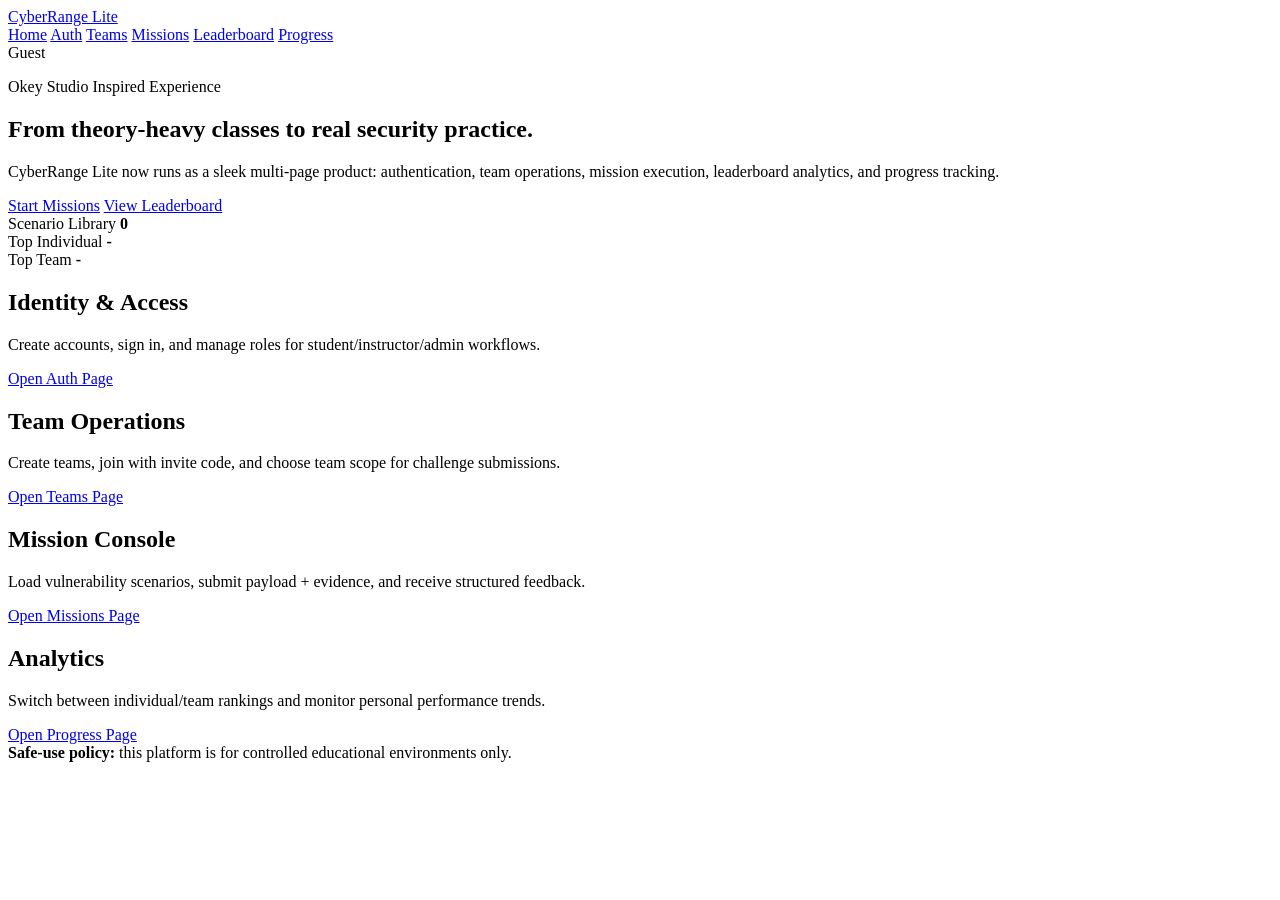
==== commit 3c875ad0: "Fix multi-page routing and frontend module wiring Co-authored-by: SaiThirmal <SaiThirmal@users.norep" ====
--- a/frontend/index.html
+++ b/frontend/index.html
@@ -10,19 +10,19 @@
       href="https://fonts.googleapis.com/css2?family=Space+Grotesk:wght@400;500;700&family=Syne:wght@600;700;800&display=swap"
       rel="stylesheet"
     />
-    <link rel="stylesheet" href="./style.css" />
+    <link rel="stylesheet" href="/app/style.css" />
   </head>
   <body>
     <div class="shell">
       <header class="topbar">
-        <a class="brand" href="./index.html">CyberRange <span>Lite</span></a>
+        <a class="brand" href="/app/index.html">CyberRange <span>Lite</span></a>
         <nav class="nav">
-          <a data-nav="index" href="./index.html">Home</a>
-          <a data-nav="auth" href="./auth.html">Auth</a>
-          <a data-nav="teams" href="./teams.html">Teams</a>
-          <a data-nav="missions" href="./missions.html">Missions</a>
-          <a data-nav="leaderboard" href="./leaderboard.html">Leaderboard</a>
-          <a data-nav="progress" href="./progress.html">Progress</a>
+          <a data-nav="index" href="/app/index.html">Home</a>
+          <a data-nav="auth" href="/app/auth.html">Auth</a>
+          <a data-nav="teams" href="/app/teams.html">Teams</a>
+          <a data-nav="missions" href="/app/missions.html">Missions</a>
+          <a data-nav="leaderboard" href="/app/leaderboard.html">Leaderboard</a>
+          <a data-nav="progress" href="/app/progress.html">Progress</a>
         </nav>
         <div class="auth-chip">
           <span id="auth-dot" class="dot"></span>
@@ -39,8 +39,8 @@
             execution, leaderboard analytics, and progress tracking.
           </p>
           <div class="hero-actions">
-            <a class="btn" href="./missions.html">Start Missions</a>
-            <a class="btn ghost" href="./leaderboard.html">View Leaderboard</a>
+            <a class="btn" href="/app/missions.html">Start Missions</a>
+            <a class="btn ghost" href="/app/leaderboard.html">View Leaderboard</a>
           </div>
         </section>
 
@@ -63,22 +63,22 @@
           <article class="card feature">
             <h2>Identity & Access</h2>
             <p>Create accounts, sign in, and manage roles for student/instructor/admin workflows.</p>
-            <a href="./auth.html">Open Auth Page</a>
+            <a href="/app/auth.html">Open Auth Page</a>
           </article>
           <article class="card feature">
             <h2>Team Operations</h2>
             <p>Create teams, join with invite code, and choose team scope for challenge submissions.</p>
-            <a href="./teams.html">Open Teams Page</a>
+            <a href="/app/teams.html">Open Teams Page</a>
           </article>
           <article class="card feature">
             <h2>Mission Console</h2>
             <p>Load vulnerability scenarios, submit payload + evidence, and receive structured feedback.</p>
-            <a href="./missions.html">Open Missions Page</a>
+            <a href="/app/missions.html">Open Missions Page</a>
           </article>
           <article class="card feature">
             <h2>Analytics</h2>
             <p>Switch between individual/team rankings and monitor personal performance trends.</p>
-            <a href="./progress.html">Open Progress Page</a>
+            <a href="/app/progress.html">Open Progress Page</a>
           </article>
         </section>
 
@@ -90,6 +90,6 @@
 
     <div id="toast" class="toast" role="status" aria-live="polite"></div>
 
-    <script src="./js/home.js" type="module"></script>
+    <script src="/app/js/home.js" type="module"></script>
   </body>
 </html>
